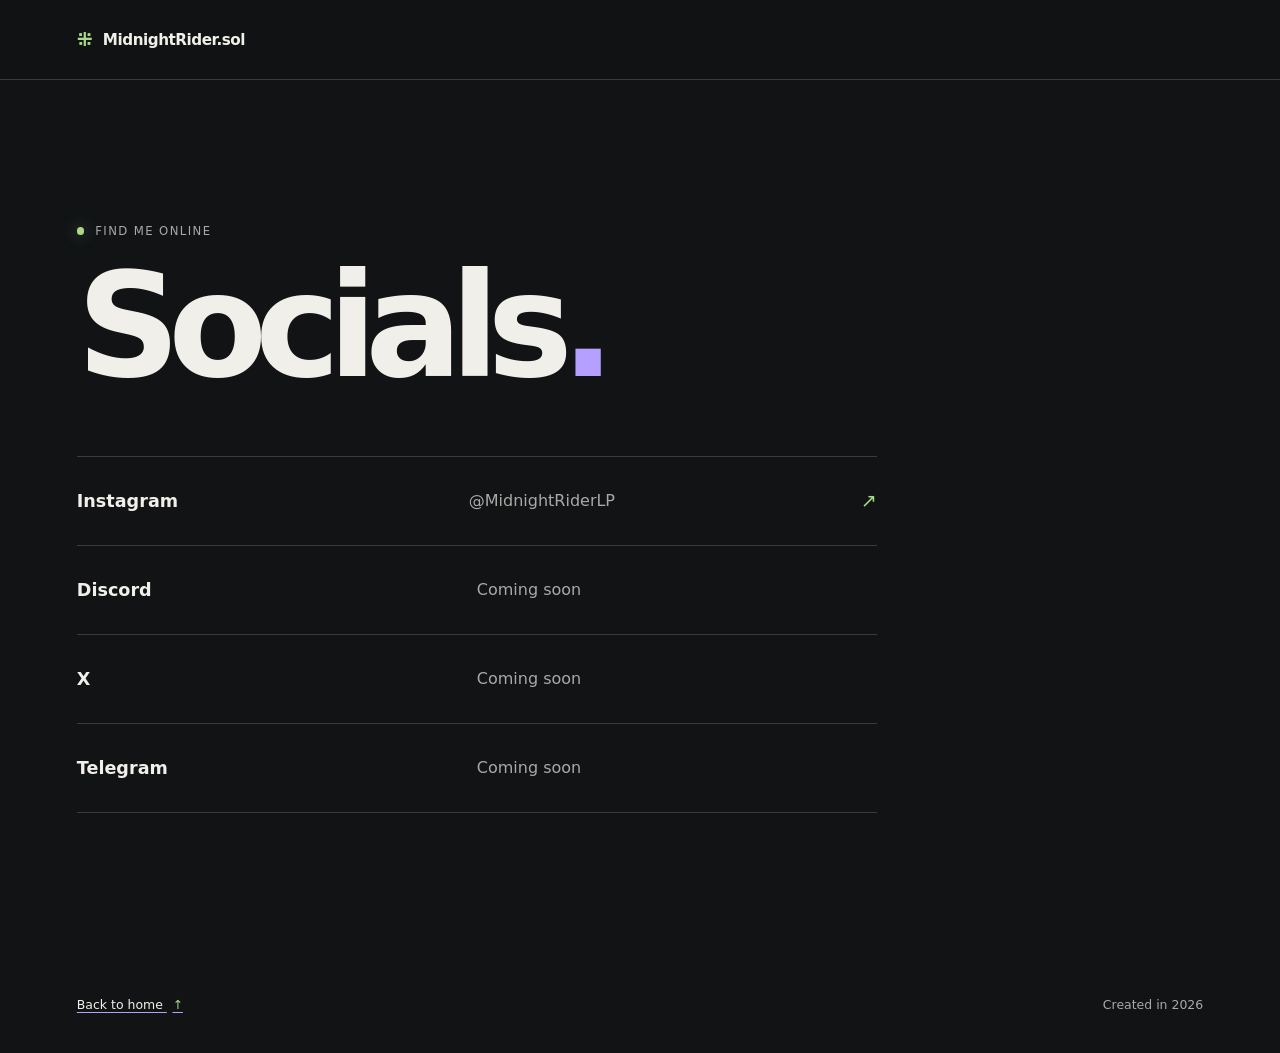
==== pages/socials.html @ 5f1e5119 "feat: add first MidnightRider website build" ====
<!doctype html>
<html lang="en">
  <head>
    <meta charset="utf-8">
    <meta name="viewport" content="width=device-width, initial-scale=1">
    <meta name="theme-color" content="#111315">
    <meta name="apple-mobile-web-app-capable" content="yes">
    <meta name="apple-mobile-web-app-title" content="MidnightRider">
    <meta name="description" content="Follow MidnightRiderLP on Instagram and find more ways to connect as they arrive.">
    <link rel="manifest" href="../site.webmanifest">
    <link rel="icon" type="image/png" sizes="32x32" href="../assets/images/favicon-32.png">
    <link rel="icon" type="image/png" sizes="16x16" href="../assets/images/favicon-16.png">
    <link rel="apple-touch-icon" sizes="180x180" href="../assets/images/apple-touch-icon.png">
    <title>Socials - MRLP - MidnightRider.sol</title>
    <link rel="stylesheet" href="../css/styles.css">
  </head>
  <body>
    <a class="skip-link" href="#main">Skip to content</a>

    <header class="site-header">
      <a class="wordmark" href="../index.html#top" aria-label="MidnightRider.sol — home">
        <span class="wordmark-mark" aria-hidden="true">⁜</span>
        <span>MidnightRider.sol</span>
      </a>
    </header>

    <main id="main" class="socials-page">
      <section class="socials-intro" aria-labelledby="socials-title">
        <p class="eyebrow"><span class="status-dot" aria-hidden="true"></span> FIND ME ONLINE</p>
        <h1 id="socials-title">Socials<span>.</span></h1>
        <ul class="social-list" aria-label="Social profiles and upcoming platforms">
          <li>
            <a class="social-link" href="https://www.instagram.com/MidnightRiderLP/" title="Instagram">
              <span class="social-platform">Instagram</span>
              <span class="social-handle">@MidnightRiderLP</span>
              <span class="social-arrow" aria-hidden="true">↗</span>
            </a>
          </li>
          <li>
            <div class="social-link social-placeholder">
              <span class="social-platform">Discord</span>
              <span class="social-handle">Coming soon</span>
            </div>
          </li>
          <li>
            <div class="social-link social-placeholder">
              <span class="social-platform">X</span>
              <span class="social-handle">Coming soon</span>
            </div>
          </li>
          <li>
            <div class="social-link social-placeholder">
              <span class="social-platform">Telegram</span>
              <span class="social-handle">Coming soon</span>
            </div>
          </li>
        </ul>
      </section>
      <footer class="site-footer">
        <a class="footer-domain" href="../index.html#top">Back to home <span aria-hidden="true">↑</span></a>
        <span>Created in 2026</span>
      </footer>
    </main>
  </body>
</html>
---- css/styles.css ----
/* A quiet, low-weight first pass: charcoal, violet, and green are exploratory, not locked. */
:root {
  color-scheme: dark;
  --ink: #f1efe9;
  --muted: #a8aaa6;
  --surface: #111315;
  --surface-raised: #171a1c;
  --violet: #b6a0ff;
  --green: #a9d987;
  --line: rgba(241, 239, 233, 0.18);
  --page-gutter: clamp(1.25rem, 6vw, 6rem);
  font-family: Inter, ui-sans-serif, system-ui, -apple-system, BlinkMacSystemFont, "Segoe UI", sans-serif;
  font-synthesis: none;
  text-rendering: optimizeLegibility;
  -webkit-font-smoothing: antialiased;
  -moz-osx-font-smoothing: grayscale;
  scroll-behavior: smooth;
}

* { box-sizing: border-box; }

body {
  margin: 0;
  background: var(--surface);
  color: var(--ink);
  min-width: 320px;
}

a { color: inherit; }
a:focus-visible { outline: 2px solid var(--green); outline-offset: 5px; }

.skip-link {
  position: absolute;
  top: 0.75rem;
  left: var(--page-gutter);
  z-index: 5;
  transform: translateY(-160%);
  padding: 0.7rem 1rem;
  background: var(--ink);
  color: var(--surface);
}
.skip-link:focus { transform: translateY(0); }

.site-header {
  position: sticky;
  top: 0;
  z-index: 10;
  min-height: 5rem;
  padding: 0 var(--page-gutter);
  display: flex;
  align-items: center;
  justify-content: space-between;
  gap: 1rem;
  border-bottom: 1px solid var(--line);
  background: rgba(17, 19, 21, 0.94);
  backdrop-filter: blur(14px);
}
.wordmark {
  display: inline-flex;
  align-items: center;
  gap: 0.65rem;
  text-decoration: none;
  font-size: 0.95rem;
  font-weight: 650;
  letter-spacing: -0.03em;
}
.wordmark-mark { color: var(--green); font-size: 1.2rem; }
.welcome {
  min-height: min(760px, calc(100svh - 5rem));
  position: relative;
  overflow: hidden;
  padding: clamp(5rem, 13vh, 9rem) var(--page-gutter) clamp(5rem, 12vh, 8rem);
  display: flex;
  flex-direction: column;
  justify-content: center;
  isolation: isolate;
  background:
    radial-gradient(ellipse at 78% 46%, rgba(114, 87, 177, 0.15), transparent 38%),
    linear-gradient(135deg, #151719 0%, #111315 64%);
}
.eyebrow {
  margin: 0;
  color: var(--muted);
  font-size: 0.73rem;
  letter-spacing: 0.12em;
  display: flex;
  align-items: center;
  gap: 0.7rem;
}
.status-dot { width: 0.45rem; height: 0.45rem; border-radius: 50%; background: var(--green); box-shadow: 0 0 1rem rgba(169, 217, 135, 0.45); }
.welcome h1 {
  position: relative;
  z-index: 2;
  margin: 1.4rem 0 0;
  font-size: clamp(5rem, 15vw, 12.5rem);
  font-weight: 650;
  line-height: 0.78;
  letter-spacing: -0.095em;
}
.welcome h1 span { color: var(--violet); }
.welcome-copy {
  position: relative;
  z-index: 2;
  width: min(29rem, 100%);
  margin: clamp(2rem, 5vh, 3.5rem) 0 0;
}
.profile-avatar {
  position: absolute;
  z-index: 1;
  top: 28%;
  right: var(--page-gutter);
  width: clamp(6rem, 8.9vw, 8rem);
  border-radius: 50%;
  object-fit: cover;
  object-position: center;
}
.intro { margin: 0; color: #d0d0ca; font-size: clamp(1.05rem, 2vw, 1.35rem); line-height: 1.65; }
.text-link {
  display: inline-flex;
  align-items: center;
  gap: 1.15rem;
  margin-top: 1.7rem;
  padding-bottom: 0.4rem;
  border-bottom: 1px solid var(--green);
  color: var(--green);
  text-decoration: none;
  font-size: 0.92rem;
}
.text-link span { transition: transform 160ms ease; }
.welcome-copy .text-link { font-size: 1rem; font-weight: 600; }
.text-link:hover span { transform: translate(3px, 3px); }
.welcome-index { position: absolute; right: var(--page-gutter); bottom: 2rem; color: var(--muted); font-size: 0.68rem; letter-spacing: 0.1em; }

.about {
  display: block;
  padding: clamp(5rem, 12vw, 10rem) var(--page-gutter);
  border-top: 1px solid var(--line);
  background: var(--surface-raised);
}
.about-content { max-width: 48rem; }
.about h2 { margin: 0; font-size: clamp(2.2rem, 6vw, 5.5rem); line-height: 1.04; letter-spacing: -0.065em; font-weight: 550; }
.about h2 span { color: var(--violet); }
.about p { max-width: 36rem; margin: 2rem 0 0; color: var(--muted); font-size: clamp(1rem, 1.8vw, 1.2rem); line-height: 1.8; }

.socials-page { min-height: calc(100svh - 5rem); display: flex; flex-direction: column; }
.socials-intro { flex: 1; padding: clamp(5rem, 12vw, 9rem) var(--page-gutter); }
.socials-intro h1 { margin: 1.5rem 0 0; font-size: clamp(4rem, 12vw, 9rem); line-height: 0.9; letter-spacing: -0.085em; }
.socials-intro h1 span { color: var(--violet); }
.social-list { max-width: 50rem; margin: clamp(2rem, 5vw, 4rem) 0 0; padding: 0; list-style: none; border-top: 1px solid var(--line); }
.social-list li { border-bottom: 1px solid var(--line); }
.social-link { display: grid; grid-template-columns: 1fr 1fr auto; align-items: center; gap: 1rem; min-height: 5.5rem; text-decoration: none; }
a.social-link:hover .social-handle { color: var(--green); }
.social-placeholder { cursor: default; }
.social-platform { font-size: 1.1rem; font-weight: 600; }
.social-handle { color: var(--muted); transition: color 160ms ease; }
.social-arrow { color: var(--green); font-size: 1.2rem; }

.site-footer {
  min-height: 6rem;
  padding: 1.5rem var(--page-gutter);
  display: flex;
  justify-content: space-between;
  align-items: center;
  gap: 1rem;
  color: var(--muted);
  font-size: 0.78rem;
}
.footer-domain { color: var(--ink); text-decoration-color: var(--violet); text-underline-offset: 0.25em; }
.footer-domain span { color: var(--green); padding-left: 0.35rem; }

@media (max-width: 640px) {
  .site-header { min-height: 4.25rem; }
  .wordmark { font-size: 0.85rem; }
  .welcome { min-height: min(720px, calc(100svh - 4.25rem)); padding-top: 5rem; padding-bottom: 6rem; }
  .welcome h1 { font-size: clamp(4.6rem, 21vw, 8rem); }
  .welcome-copy { margin-top: 3.25rem; }
  .profile-avatar { top: 12%; width: 6rem; }
  .socials-intro { padding-top: 5rem; }
  .social-link { grid-template-columns: 1fr auto; gap: 0.35rem 1rem; padding: 1rem 0; }
  .social-platform { grid-column: 1; }
  .social-handle { grid-column: 1; }
  .social-arrow { grid-column: 2; grid-row: 1 / span 2; }
  .site-footer { align-items: flex-start; flex-direction: column; justify-content: center; }
}

@media (prefers-reduced-motion: reduce) {
  :root { scroll-behavior: auto; }
  *, *::before, *::after { transition-duration: 0.01ms !important; animation-duration: 0.01ms !important; animation-iteration-count: 1 !important; }
}
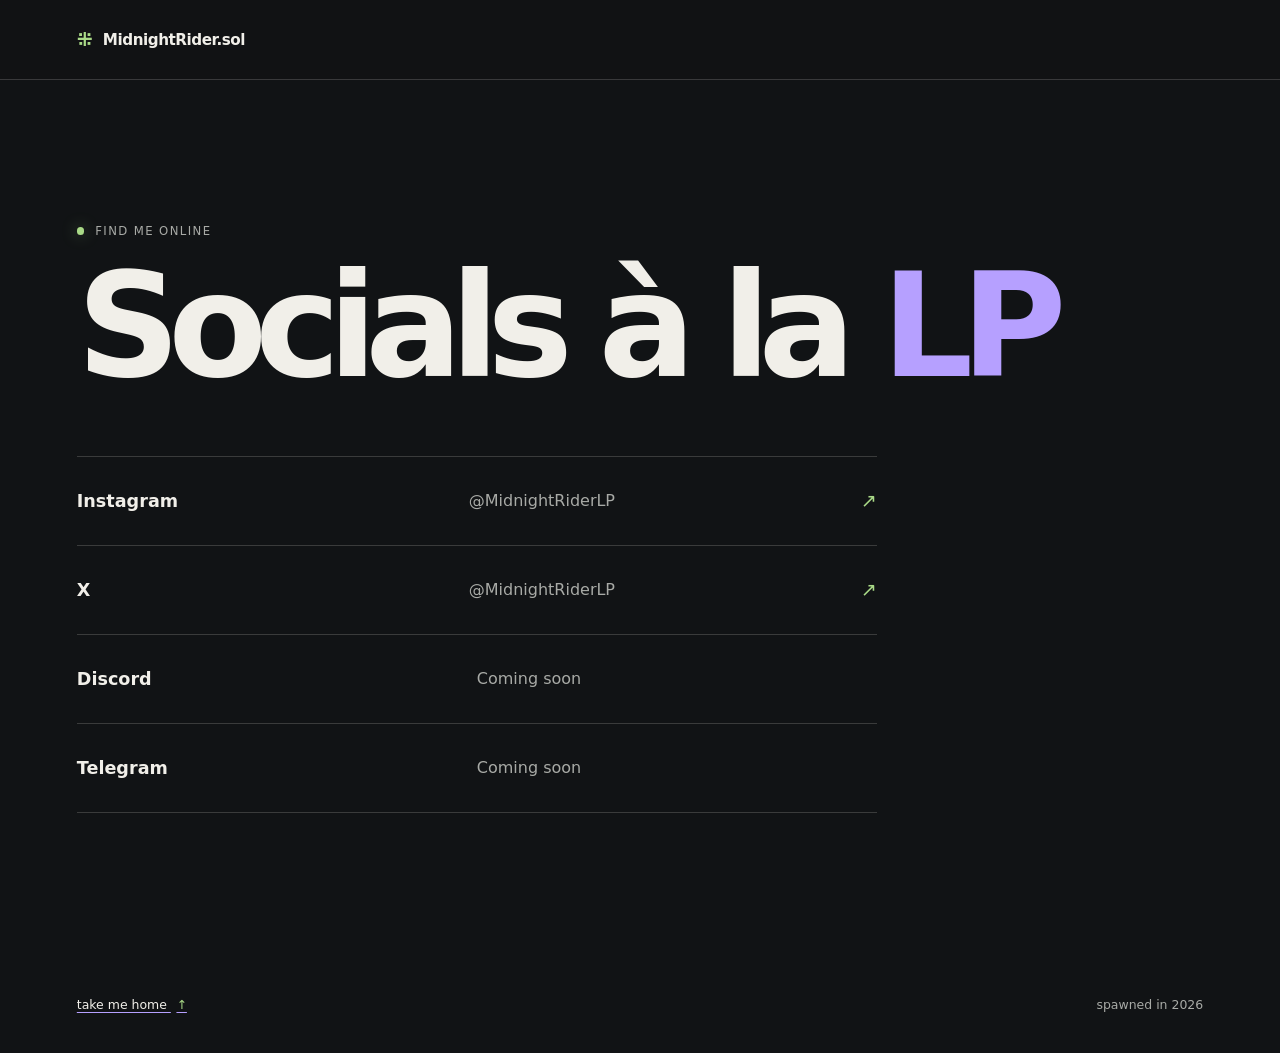
==== commit 98d4cbae: "feat: refine MidnightRider landing and socials" ====
--- a/pages/socials.html
+++ b/pages/socials.html
@@ -5,13 +5,13 @@
     <meta name="viewport" content="width=device-width, initial-scale=1">
     <meta name="theme-color" content="#111315">
     <meta name="apple-mobile-web-app-capable" content="yes">
-    <meta name="apple-mobile-web-app-title" content="MidnightRider">
-    <meta name="description" content="Follow MidnightRiderLP on Instagram and find more ways to connect as they arrive.">
+    <meta name="apple-mobile-web-app-title" content="MRLP">
+    <meta name="description" content="discover my other public spaces.">
     <link rel="manifest" href="../site.webmanifest">
     <link rel="icon" type="image/png" sizes="32x32" href="../assets/images/favicon-32.png">
     <link rel="icon" type="image/png" sizes="16x16" href="../assets/images/favicon-16.png">
     <link rel="apple-touch-icon" sizes="180x180" href="../assets/images/apple-touch-icon.png">
-    <title>Socials - MRLP - MidnightRider.sol</title>
+    <title>Socials - MRLP</title>
     <link rel="stylesheet" href="../css/styles.css">
   </head>
   <body>
@@ -27,11 +27,18 @@
     <main id="main" class="socials-page">
       <section class="socials-intro" aria-labelledby="socials-title">
         <p class="eyebrow"><span class="status-dot" aria-hidden="true"></span> FIND ME ONLINE</p>
-        <h1 id="socials-title">Socials<span>.</span></h1>
+        <h1 id="socials-title">Socials à la <span>LP</span></h1>
         <ul class="social-list" aria-label="Social profiles and upcoming platforms">
           <li>
-            <a class="social-link" href="https://www.instagram.com/MidnightRiderLP/" title="Instagram">
+            <a class="social-link" href="https://www.instagram.com/MidnightRiderLP/" title="Instagram" target="_blank" rel="noopener">
               <span class="social-platform">Instagram</span>
+              <span class="social-handle">@MidnightRiderLP</span>
+              <span class="social-arrow" aria-hidden="true">↗</span>
+            </a>
+          </li>
+          <li>
+            <a class="social-link" href="https://www.x.com/MidnightRiderLP/" title="X" target="_blank" rel="noopener">
+              <span class="social-platform">X</span>
               <span class="social-handle">@MidnightRiderLP</span>
               <span class="social-arrow" aria-hidden="true">↗</span>
             </a>
@@ -44,12 +51,6 @@
           </li>
           <li>
             <div class="social-link social-placeholder">
-              <span class="social-platform">X</span>
-              <span class="social-handle">Coming soon</span>
-            </div>
-          </li>
-          <li>
-            <div class="social-link social-placeholder">
               <span class="social-platform">Telegram</span>
               <span class="social-handle">Coming soon</span>
             </div>
@@ -57,8 +58,8 @@
         </ul>
       </section>
       <footer class="site-footer">
-        <a class="footer-domain" href="../index.html#top">Back to home <span aria-hidden="true">↑</span></a>
-        <span>Created in 2026</span>
+        <a class="footer-domain" href="../index.html#top">take me home <span aria-hidden="true">↑</span></a>
+        <span>spawned in 2026</span>
       </footer>
     </main>
   </body>
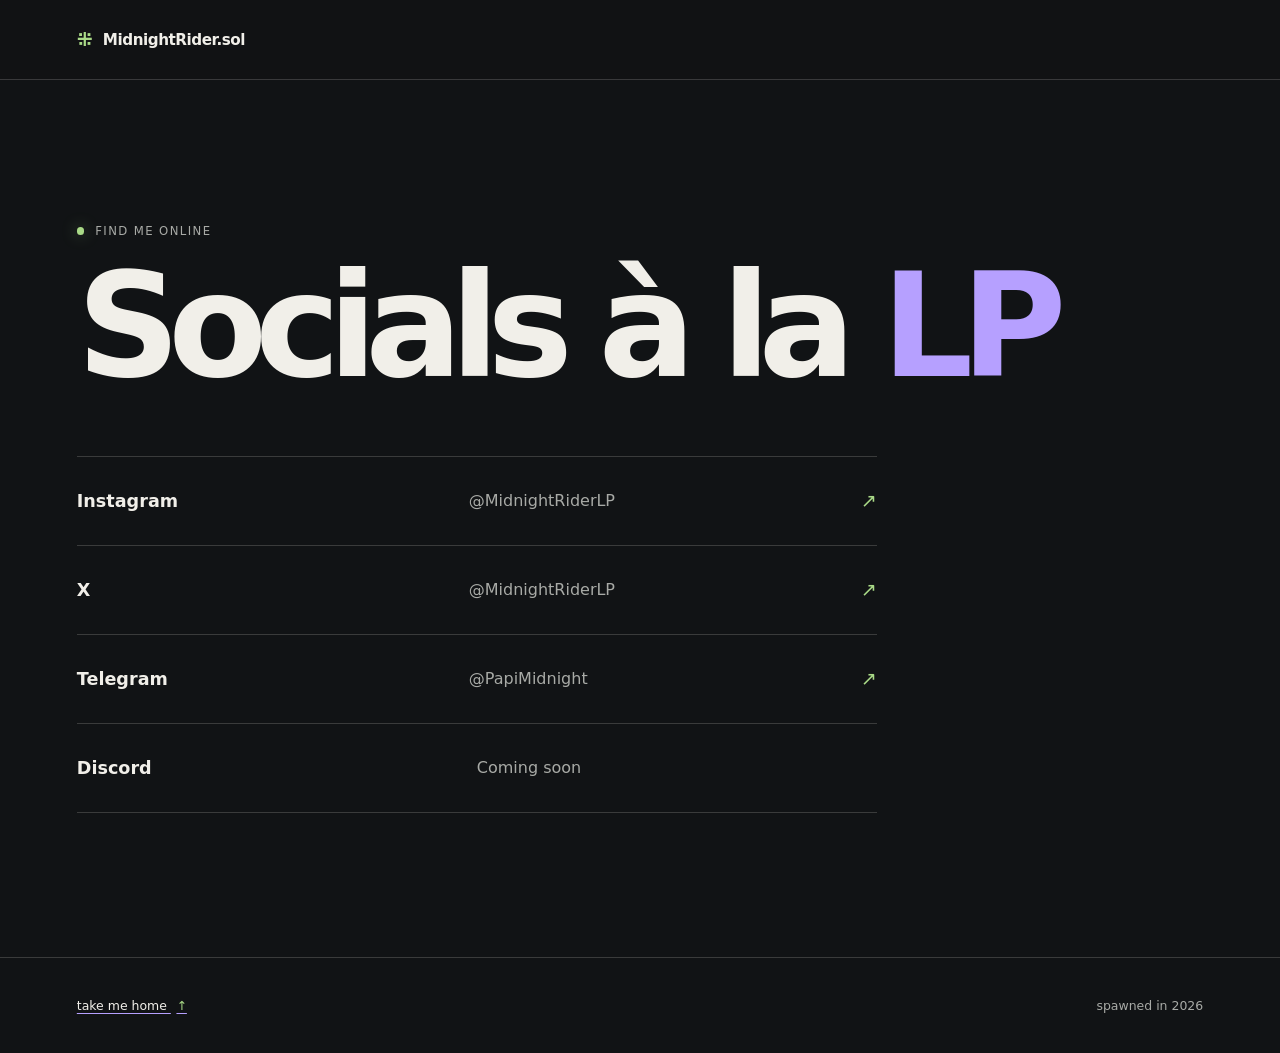
==== commit dbff3ca6: "feat: refresh homepage links and socials" ====
--- a/pages/socials.html
+++ b/pages/socials.html
@@ -44,14 +44,15 @@
             </a>
           </li>
           <li>
-            <div class="social-link social-placeholder">
-              <span class="social-platform">Discord</span>
-              <span class="social-handle">Coming soon</span>
-            </div>
+            <a class="social-link" href="https://t.me/PapiMidnight" title="Telegram" target="_blank" rel="noopener noreferrer">
+              <span class="social-platform">Telegram</span>
+              <span class="social-handle">@PapiMidnight</span>
+              <span class="social-arrow" aria-hidden="true">↗</span>
+            </a>
           </li>
           <li>
             <div class="social-link social-placeholder">
-              <span class="social-platform">Telegram</span>
+              <span class="social-platform">Discord</span>
               <span class="social-handle">Coming soon</span>
             </div>
           </li>
--- a/css/styles.css
+++ b/css/styles.css
@@ -23,7 +23,6 @@
   margin: 0;
   background: var(--surface);
   color: var(--ink);
-  min-width: 320px;
 }
 
 a { color: inherit; }
@@ -33,7 +32,7 @@
   position: absolute;
   top: 0.75rem;
   left: var(--page-gutter);
-  z-index: 5;
+  z-index: 20;
   transform: translateY(-160%);
   padding: 0.7rem 1rem;
   background: var(--ink);
@@ -64,7 +63,8 @@
   font-weight: 650;
   letter-spacing: -0.03em;
 }
-.wordmark-mark { color: var(--green); font-size: 1.2rem; }
+.wordmark-mark { color: var(--green); font-size: 1.2rem; transition: text-shadow 160ms ease; }
+.wordmark:is(:hover, :focus-visible) .wordmark-mark { text-shadow: 0 0 0.8rem rgba(169, 217, 135, 0.8); }
 .welcome {
   min-height: min(760px, calc(100svh - 5rem));
   position: relative;
@@ -75,6 +75,7 @@
   justify-content: center;
   isolation: isolate;
   background:
+    radial-gradient(ellipse at 7% 85%, rgba(169, 217, 135, 0.045), transparent 38%),
     radial-gradient(ellipse at 78% 46%, rgba(114, 87, 177, 0.15), transparent 38%),
     linear-gradient(135deg, #151719 0%, #111315 64%);
 }
@@ -92,12 +93,12 @@
   position: relative;
   z-index: 2;
   margin: 1.4rem 0 0;
-  font-size: clamp(5rem, 15vw, 12.5rem);
+  font-size: clamp(3.5rem, 12.8vw, 12.5rem);
   font-weight: 650;
-  line-height: 0.78;
-  letter-spacing: -0.095em;
-}
-.welcome h1 span { color: var(--violet); }
+  line-height: 0.88;
+  letter-spacing: -0.075em;
+}
+.welcome h1 .name-initial { color: var(--violet); text-shadow: 0 0 2.5rem rgba(182, 160, 255, 0.14); }
 .welcome-copy {
   position: relative;
   z-index: 2;
@@ -109,7 +110,7 @@
   z-index: 1;
   top: 28%;
   right: var(--page-gutter);
-  width: clamp(6rem, 8.9vw, 8rem);
+  width: clamp(7.5rem, 11vw, 10rem);
   border-radius: 50%;
   object-fit: cover;
   object-position: center;
@@ -128,7 +129,7 @@
 }
 .text-link span { transition: transform 160ms ease; }
 .welcome-copy .text-link { font-size: 1rem; font-weight: 600; }
-.text-link:hover span { transform: translate(3px, 3px); }
+.text-link:hover span, .text-link:focus-visible span { transform: translate(3px, 3px); }
 .welcome-index { position: absolute; right: var(--page-gutter); bottom: 2rem; color: var(--muted); font-size: 0.68rem; letter-spacing: 0.1em; }
 
 .about {
@@ -137,10 +138,23 @@
   border-top: 1px solid var(--line);
   background: var(--surface-raised);
 }
+.about-layout {
+  max-width: 80rem;
+  margin-inline: auto;
+  display: grid;
+  grid-template-columns: minmax(0, 1fr) minmax(16rem, 0.72fr);
+  align-items: center;
+  gap: clamp(2rem, 7vw, 7rem);
+}
 .about-content { max-width: 48rem; }
+.about-artwork { width: min(100%, 30rem); margin: 0 auto; filter: drop-shadow(0 0 2.5rem rgba(182, 160, 255, 0.09)); }
+.about-artwork img { display: block; width: 100%; height: auto; }
 .about h2 { margin: 0; font-size: clamp(2.2rem, 6vw, 5.5rem); line-height: 1.04; letter-spacing: -0.065em; font-weight: 550; }
 .about h2 span { color: var(--violet); }
 .about p { max-width: 36rem; margin: 2rem 0 0; color: var(--muted); font-size: clamp(1rem, 1.8vw, 1.2rem); line-height: 1.8; }
+.about .about-invitation { color: var(--ink); font-size: clamp(1.1rem, 2.1vw, 1.45rem); line-height: 1.65; }
+.about-content p a { text-underline-offset: 0.18em; transition: color 160ms ease; }
+.about-content p a:is(:hover, :focus-visible) { color: var(--green); }
 
 .socials-page { min-height: calc(100svh - 5rem); display: flex; flex-direction: column; }
 .socials-intro { flex: 1; padding: clamp(5rem, 12vw, 9rem) var(--page-gutter); }
@@ -149,11 +163,14 @@
 .social-list { max-width: 50rem; margin: clamp(2rem, 5vw, 4rem) 0 0; padding: 0; list-style: none; border-top: 1px solid var(--line); }
 .social-list li { border-bottom: 1px solid var(--line); }
 .social-link { display: grid; grid-template-columns: 1fr 1fr auto; align-items: center; gap: 1rem; min-height: 5.5rem; text-decoration: none; }
-a.social-link:hover .social-handle { color: var(--green); }
+a.social-link { transition: background-color 160ms ease; }
+a.social-link:is(:hover, :focus-visible) { background-color: rgba(169, 217, 135, 0.045); }
+a.social-link:is(:hover, :focus-visible) .social-handle { color: var(--green); }
+a.social-link:is(:hover, :focus-visible) .social-arrow { transform: translate(3px, -3px); }
 .social-placeholder { cursor: default; }
 .social-platform { font-size: 1.1rem; font-weight: 600; }
 .social-handle { color: var(--muted); transition: color 160ms ease; }
-.social-arrow { color: var(--green); font-size: 1.2rem; }
+.social-arrow { color: var(--green); font-size: 1.2rem; transition: transform 160ms ease; }
 
 .site-footer {
   min-height: 6rem;
@@ -162,19 +179,25 @@
   justify-content: space-between;
   align-items: center;
   gap: 1rem;
+  border-top: 1px solid var(--line);
   color: var(--muted);
   font-size: 0.78rem;
 }
 .footer-domain { color: var(--ink); text-decoration-color: var(--violet); text-underline-offset: 0.25em; }
 .footer-domain span { color: var(--green); padding-left: 0.35rem; }
+
+@media (max-width: 820px) {
+  .about-layout { grid-template-columns: 1fr; gap: 2.5rem; }
+  .about-artwork { width: min(100%, 22rem); }
+}
 
 @media (max-width: 640px) {
   .site-header { min-height: 4.25rem; }
   .wordmark { font-size: 0.85rem; }
   .welcome { min-height: min(720px, calc(100svh - 4.25rem)); padding-top: 5rem; padding-bottom: 6rem; }
-  .welcome h1 { font-size: clamp(4.6rem, 21vw, 8rem); }
+  .welcome h1 { font-size: clamp(2.4rem, 12.5vw, 6.5rem); }
   .welcome-copy { margin-top: 3.25rem; }
-  .profile-avatar { top: 12%; width: 6rem; }
+  .profile-avatar { top: 12%; width: 7rem; }
   .socials-intro { padding-top: 5rem; }
   .social-link { grid-template-columns: 1fr auto; gap: 0.35rem 1rem; padding: 1rem 0; }
   .social-platform { grid-column: 1; }
